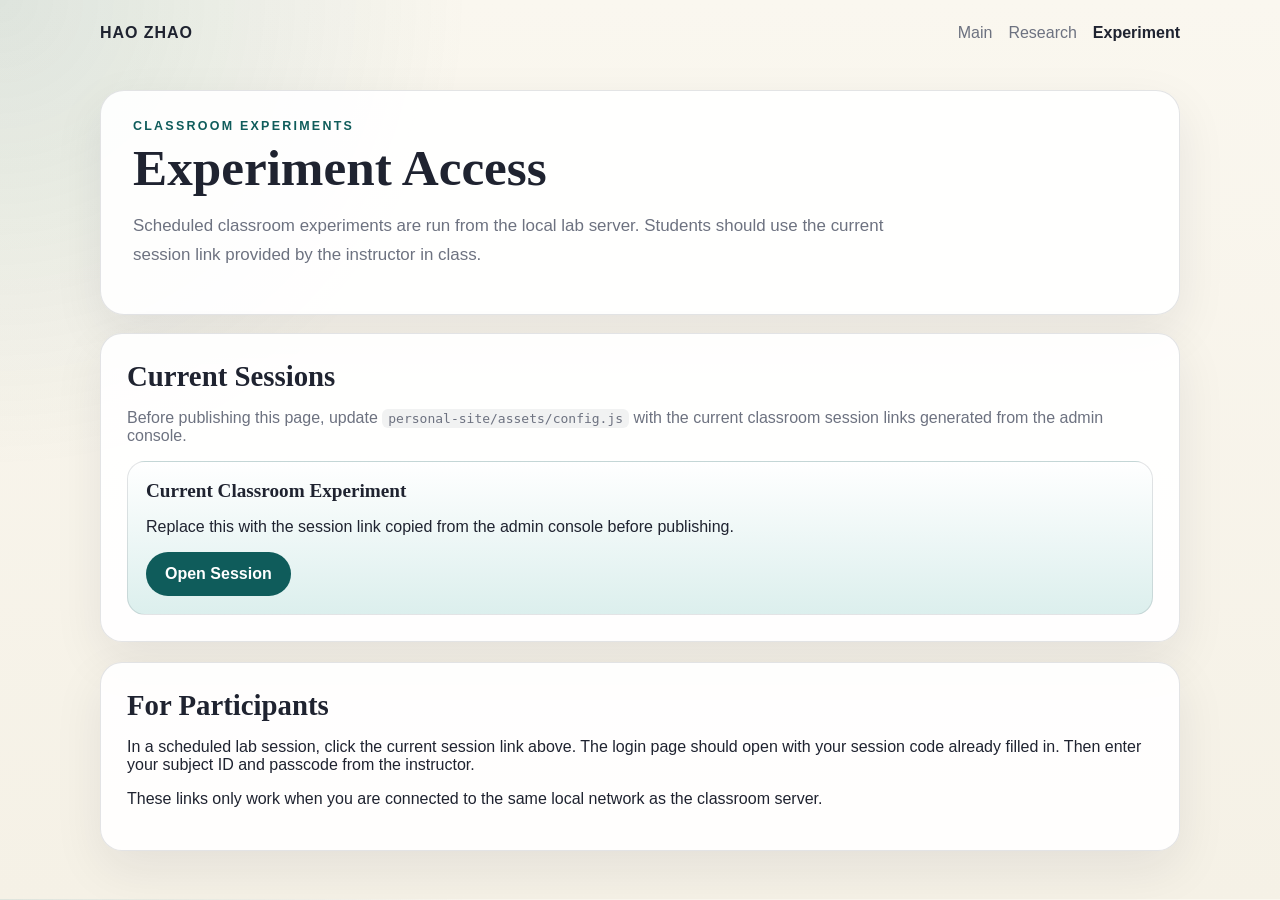
==== experiment.html @ 8e11f378 "Initial GitHub Pages site" ====
<!doctype html>
<html lang="en">
  <head>
    <meta charset="UTF-8" />
    <meta name="viewport" content="width=device-width, initial-scale=1.0" />
    <title>Hao Zhao | Experiment</title>
    <link rel="stylesheet" href="./assets/site.css" />
  </head>
  <body>
    <div class="site-shell">
      <header class="subhero">
        <nav class="top-nav">
          <a class="brand" href="./index.html">Hao Zhao</a>
          <div class="nav-links">
            <a href="./index.html">Main</a>
            <a href="./research.html">Research</a>
            <a href="./experiment.html" aria-current="page">Experiment</a>
          </div>
        </nav>
        <div class="hero-copy compact">
          <p class="eyebrow">Classroom Experiments</p>
          <h1>Experiment Access</h1>
          <p class="lead">
            Scheduled classroom experiments are run from the local lab server. Students should use the
            current session link provided by the instructor in class.
          </p>
        </div>
      </header>

      <main class="stack">
        <section class="panel">
          <h2>Current Sessions</h2>
          <p class="muted-note">
            Before publishing this page, update <code>personal-site/assets/config.js</code> with the current
            classroom session links generated from the admin console.
          </p>
          <div id="experiment-links" class="link-grid"></div>
        </section>

        <section class="panel">
          <h2>For Participants</h2>
          <p>
            In a scheduled lab session, click the current session link above. The login page should open
            with your session code already filled in. Then enter your subject ID and passcode from the
            instructor.
          </p>
          <p>
            These links only work when you are connected to the same local network as the classroom server.
          </p>
        </section>
      </main>
    </div>

    <script src="./assets/config.js"></script>
    <script src="./assets/site.js"></script>
  </body>
</html>
---- assets/site.css ----
:root {
  --page: #f5f1e6;
  --surface: rgba(255, 255, 255, 0.92);
  --ink: #1f2330;
  --muted: #6d7280;
  --line: rgba(31, 35, 48, 0.12);
  --accent: #0f5c5b;
  --accent-soft: #dcefed;
  --shadow: 0 18px 50px rgba(22, 27, 45, 0.08);
}

* {
  box-sizing: border-box;
}

body {
  margin: 0;
  color: var(--ink);
  background:
    radial-gradient(circle at top left, rgba(15, 92, 91, 0.12), transparent 30%),
    linear-gradient(180deg, #faf7ef 0%, var(--page) 100%);
  font-family: "Avenir Next", "Segoe UI", sans-serif;
}

a {
  color: inherit;
}

.site-shell {
  width: min(1080px, calc(100vw - 32px));
  margin: 0 auto 48px;
}

.hero,
.subhero {
  padding: 24px 0 18px;
}

.top-nav {
  display: flex;
  justify-content: space-between;
  align-items: center;
  gap: 16px;
  margin-bottom: 48px;
}

.brand {
  text-decoration: none;
  font-weight: 700;
  letter-spacing: 0.06em;
  text-transform: uppercase;
}

.nav-links {
  display: flex;
  flex-wrap: wrap;
  gap: 16px;
}

.nav-links a {
  text-decoration: none;
  color: var(--muted);
}

.nav-links a[aria-current="page"] {
  color: var(--ink);
  font-weight: 700;
}

.hero-copy {
  background: var(--surface);
  border: 1px solid var(--line);
  border-radius: 24px;
  padding: 34px;
  box-shadow: var(--shadow);
}

.hero-copy.compact {
  padding: 28px 32px;
}

.eyebrow {
  margin: 0 0 8px;
  letter-spacing: 0.18em;
  text-transform: uppercase;
  color: var(--accent);
  font-size: 0.78rem;
  font-weight: 700;
}

h1,
h2,
h3 {
  margin: 0 0 12px;
  font-family: "Iowan Old Style", "Palatino Linotype", "Book Antiqua", Georgia, serif;
}

h1 {
  font-size: clamp(2.3rem, 4vw, 4rem);
  line-height: 1.05;
}

h2 {
  font-size: 1.8rem;
}

h3 {
  font-size: 1.2rem;
}

.lead {
  max-width: 760px;
  font-size: 1.06rem;
  line-height: 1.7;
  color: var(--muted);
}

.action-row {
  display: flex;
  flex-wrap: wrap;
  gap: 12px;
  margin-top: 20px;
}

.button {
  display: inline-flex;
  align-items: center;
  justify-content: center;
  min-height: 44px;
  padding: 0 18px;
  border-radius: 999px;
  border: 1px solid transparent;
  background: var(--accent);
  color: white;
  text-decoration: none;
  font-weight: 700;
}

.button.secondary {
  background: transparent;
  color: var(--accent);
  border-color: rgba(15, 92, 91, 0.24);
}

.content-grid,
.stack {
  display: grid;
  gap: 20px;
}

.content-grid {
  grid-template-columns: 1.25fr 0.9fr;
}

.panel {
  background: var(--surface);
  border: 1px solid var(--line);
  border-radius: 22px;
  padding: 26px;
  box-shadow: var(--shadow);
}

.interest-list {
  display: grid;
  gap: 16px;
}

.interest-list article {
  padding-bottom: 12px;
  border-bottom: 1px solid var(--line);
}

.interest-list article:last-child {
  border-bottom: none;
  padding-bottom: 0;
}

.paper-list {
  margin: 0;
  padding-left: 18px;
  display: grid;
  gap: 14px;
}

.paper-list li {
  display: grid;
  gap: 4px;
}

.paper-list span {
  color: var(--muted);
  line-height: 1.55;
}

.link-grid {
  display: grid;
  gap: 16px;
}

.link-card {
  padding: 18px;
  border: 1px solid var(--line);
  border-radius: 18px;
  background: linear-gradient(180deg, white 0%, var(--accent-soft) 100%);
}

.muted-note,
code {
  color: var(--muted);
}

code {
  background: rgba(31, 35, 48, 0.06);
  padding: 2px 6px;
  border-radius: 6px;
}

@media (max-width: 860px) {
  .content-grid {
    grid-template-columns: 1fr;
  }

  .top-nav {
    flex-direction: column;
    align-items: flex-start;
  }

  .hero-copy,
  .hero-copy.compact,
  .panel {
    padding: 22px;
  }
}
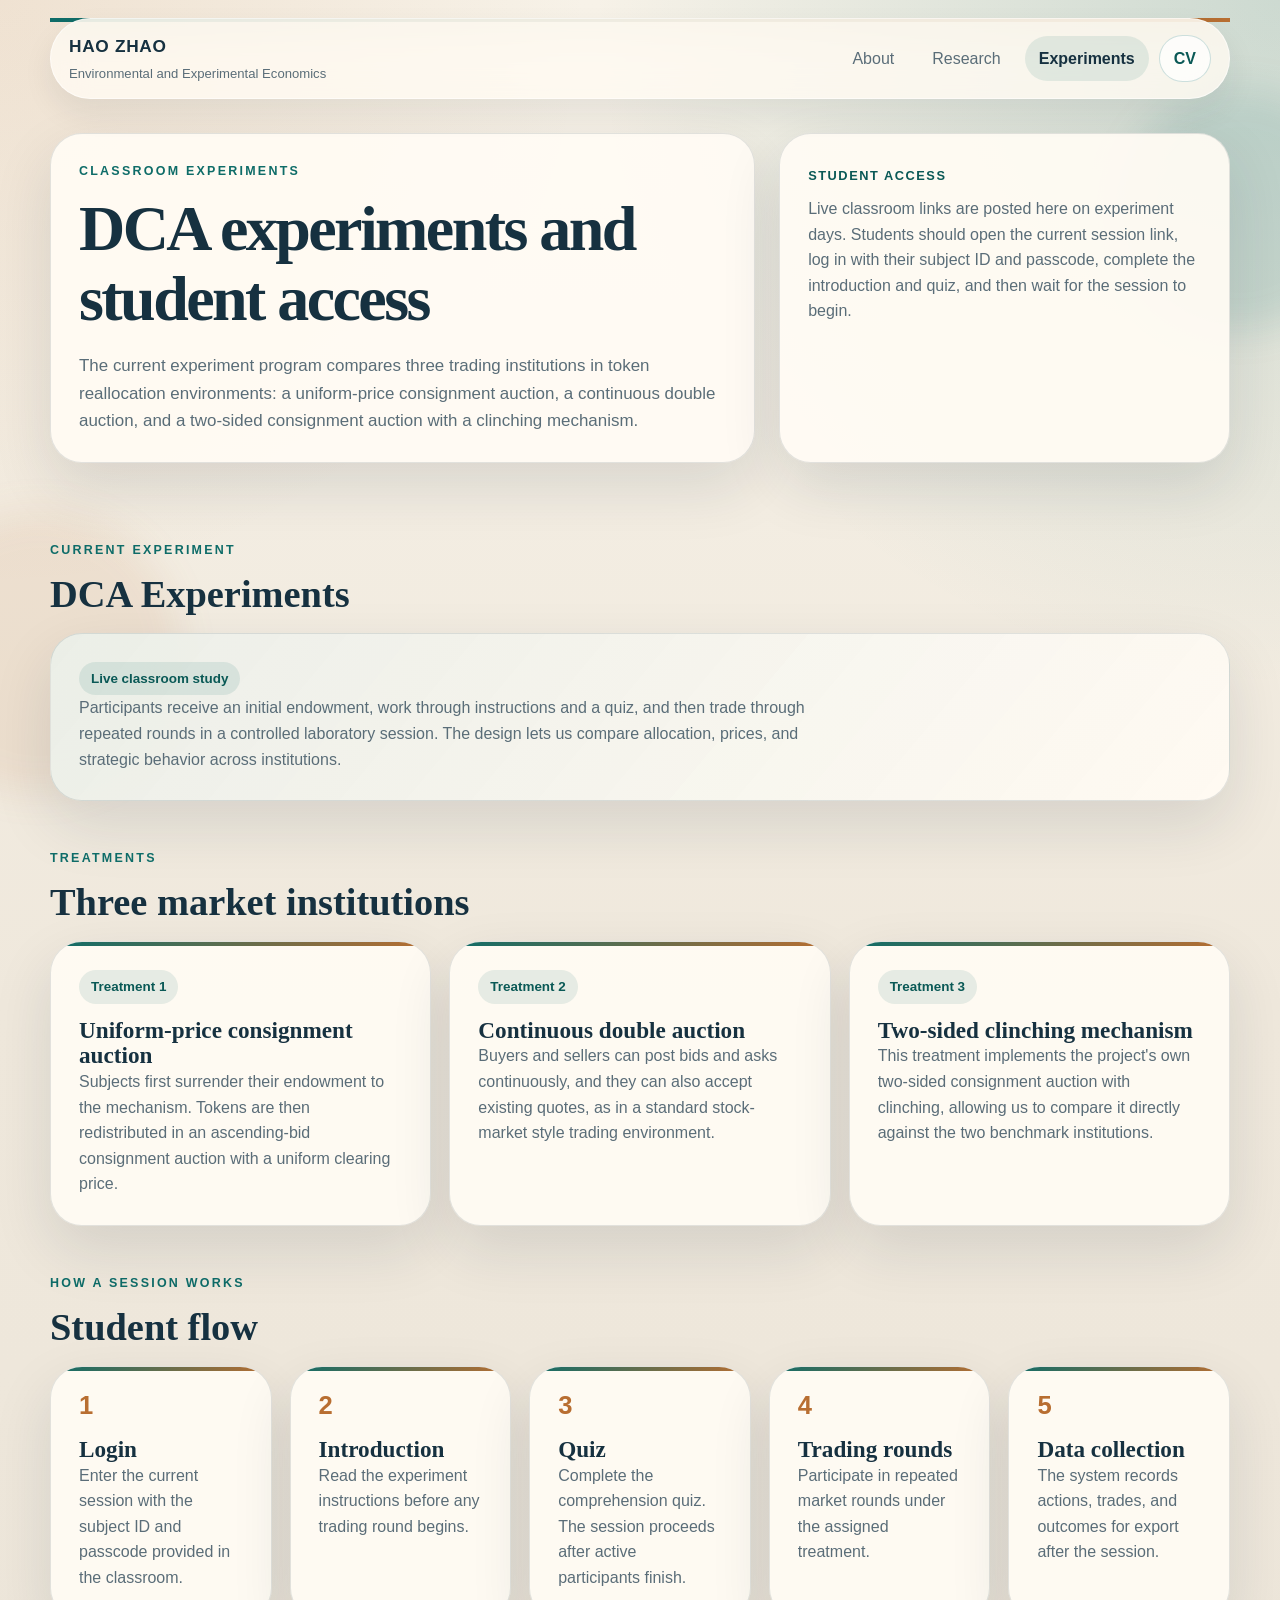
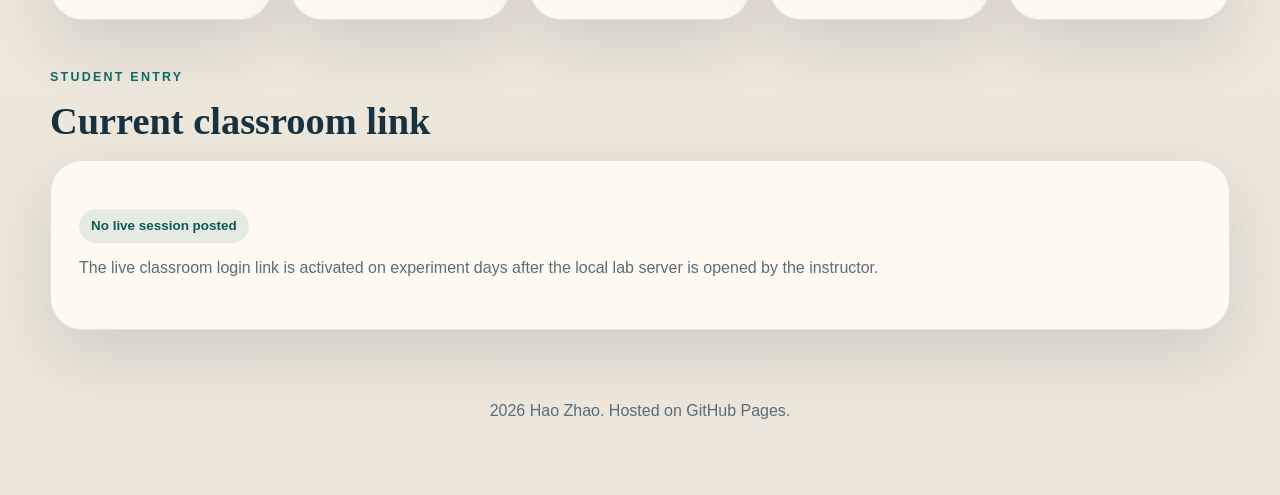
==== commit 01c9fba5: "Redesign personal site and host paper files" ====
--- a/experiment.html
+++ b/experiment.html
@@ -3,52 +3,155 @@
   <head>
     <meta charset="UTF-8" />
     <meta name="viewport" content="width=device-width, initial-scale=1.0" />
-    <title>Hao Zhao | Experiment</title>
+    <title>Hao Zhao | Experiments</title>
+    <meta
+      name="description"
+      content="Classroom experiment access and instructions for Hao Zhao's DCA market design experiments."
+    />
     <link rel="stylesheet" href="./assets/site.css" />
   </head>
   <body>
-    <div class="site-shell">
-      <header class="subhero">
-        <nav class="top-nav">
-          <a class="brand" href="./index.html">Hao Zhao</a>
-          <div class="nav-links">
-            <a href="./index.html">Main</a>
-            <a href="./research.html">Research</a>
-            <a href="./experiment.html" aria-current="page">Experiment</a>
-          </div>
+    <div class="page-shell">
+      <header class="top-nav">
+        <a class="brand-lockup" href="./index.html">
+          <span class="brand-name">Hao Zhao</span>
+          <span class="brand-subtitle">Environmental and Experimental Economics</span>
+        </a>
+        <nav class="nav-links" aria-label="Main navigation">
+          <a href="./index.html#about">About</a>
+          <a href="./research.html">Research</a>
+          <a href="./experiment.html" aria-current="page">Experiments</a>
+          <a class="nav-button" href="./assets/files/Hao_Zhao_CV.pdf" target="_blank" rel="noreferrer"
+            >CV</a
+          >
         </nav>
-        <div class="hero-copy compact">
-          <p class="eyebrow">Classroom Experiments</p>
-          <h1>Experiment Access</h1>
-          <p class="lead">
-            Scheduled classroom experiments are run from the local lab server. Students should use the
-            current session link provided by the instructor in class.
-          </p>
-        </div>
       </header>
 
-      <main class="stack">
-        <section class="panel">
-          <h2>Current Sessions</h2>
-          <p class="muted-note">
-            Before publishing this page, update <code>personal-site/assets/config.js</code> with the current
-            classroom session links generated from the admin console.
-          </p>
-          <div id="experiment-links" class="link-grid"></div>
+      <main class="stack-layout">
+        <section class="subhero-grid">
+          <article class="hero-panel hero-copy">
+            <p class="eyebrow">Classroom Experiments</p>
+            <h1 class="hero-title">DCA experiments and student access</h1>
+            <p class="hero-lead">
+              The current experiment program compares three trading institutions in token reallocation
+              environments: a uniform-price consignment auction, a continuous double auction, and a
+              two-sided consignment auction with a clinching mechanism.
+            </p>
+          </article>
+          <aside class="hero-panel sidebar-note">
+            <span class="detail-label">Student access</span>
+            <p>
+              Live classroom links are posted here on experiment days. Students should open the current
+              session link, log in with their subject ID and passcode, complete the introduction and quiz,
+              and then wait for the session to begin.
+            </p>
+          </aside>
         </section>
 
-        <section class="panel">
-          <h2>For Participants</h2>
-          <p>
-            In a scheduled lab session, click the current session link above. The login page should open
-            with your session code already filled in. Then enter your subject ID and passcode from the
-            instructor.
-          </p>
-          <p>
-            These links only work when you are connected to the same local network as the classroom server.
-          </p>
+        <section class="section-block">
+          <div class="section-head">
+            <div>
+              <p class="eyebrow">Current experiment</p>
+              <h2>DCA Experiments</h2>
+            </div>
+          </div>
+          <article class="feature-panel">
+            <div class="feature-copy">
+              <span class="paper-badge">Live classroom study</span>
+              <p>
+                Participants receive an initial endowment, work through instructions and a quiz, and then
+                trade through repeated rounds in a controlled laboratory session. The design lets us compare
+                allocation, prices, and strategic behavior across institutions.
+              </p>
+            </div>
+          </article>
+        </section>
+
+        <section class="section-block">
+          <div class="section-head">
+            <div>
+              <p class="eyebrow">Treatments</p>
+              <h2>Three market institutions</h2>
+            </div>
+          </div>
+          <div class="card-grid experiment-grid">
+            <article class="info-card">
+              <span class="paper-badge">Treatment 1</span>
+              <h3>Uniform-price consignment auction</h3>
+              <p>
+                Subjects first surrender their endowment to the mechanism. Tokens are then redistributed in
+                an ascending-bid consignment auction with a uniform clearing price.
+              </p>
+            </article>
+            <article class="info-card">
+              <span class="paper-badge">Treatment 2</span>
+              <h3>Continuous double auction</h3>
+              <p>
+                Buyers and sellers can post bids and asks continuously, and they can also accept existing
+                quotes, as in a standard stock-market style trading environment.
+              </p>
+            </article>
+            <article class="info-card">
+              <span class="paper-badge">Treatment 3</span>
+              <h3>Two-sided clinching mechanism</h3>
+              <p>
+                This treatment implements the project&apos;s own two-sided consignment auction with clinching,
+                allowing us to compare it directly against the two benchmark institutions.
+              </p>
+            </article>
+          </div>
+        </section>
+
+        <section class="section-block">
+          <div class="section-head">
+            <div>
+              <p class="eyebrow">How a session works</p>
+              <h2>Student flow</h2>
+            </div>
+          </div>
+          <div class="step-grid">
+            <article class="step-card">
+              <span class="step-number">1</span>
+              <h3>Login</h3>
+              <p>Enter the current session with the subject ID and passcode provided in the classroom.</p>
+            </article>
+            <article class="step-card">
+              <span class="step-number">2</span>
+              <h3>Introduction</h3>
+              <p>Read the experiment instructions before any trading round begins.</p>
+            </article>
+            <article class="step-card">
+              <span class="step-number">3</span>
+              <h3>Quiz</h3>
+              <p>Complete the comprehension quiz. The session proceeds after active participants finish.</p>
+            </article>
+            <article class="step-card">
+              <span class="step-number">4</span>
+              <h3>Trading rounds</h3>
+              <p>Participate in repeated market rounds under the assigned treatment.</p>
+            </article>
+            <article class="step-card">
+              <span class="step-number">5</span>
+              <h3>Data collection</h3>
+              <p>The system records actions, trades, and outcomes for export after the session.</p>
+            </article>
+          </div>
+        </section>
+
+        <section class="section-block">
+          <div class="section-head">
+            <div>
+              <p class="eyebrow">Student entry</p>
+              <h2>Current classroom link</h2>
+            </div>
+          </div>
+          <div id="live-experiment-link" class="live-access-card"></div>
         </section>
       </main>
+
+      <footer class="site-footer">
+        <p><span id="current-year"></span> Hao Zhao. Hosted on GitHub Pages.</p>
+      </footer>
     </div>
 
     <script src="./assets/config.js"></script>
--- a/assets/site.css
+++ b/assets/site.css
@@ -1,233 +1,667 @@
 :root {
-  --page: #f5f1e6;
-  --surface: rgba(255, 255, 255, 0.92);
-  --ink: #1f2330;
-  --muted: #6d7280;
-  --line: rgba(31, 35, 48, 0.12);
-  --accent: #0f5c5b;
-  --accent-soft: #dcefed;
-  --shadow: 0 18px 50px rgba(22, 27, 45, 0.08);
+  --bg: #efe8dc;
+  --bg-deep: #e4dac8;
+  --surface: rgba(255, 251, 244, 0.94);
+  --surface-strong: #fffdf8;
+  --ink: #163140;
+  --muted: #5a6d78;
+  --line: rgba(22, 49, 64, 0.12);
+  --accent: #0e6c68;
+  --accent-strong: #0a5956;
+  --warm: #b86e31;
+  --shadow: 0 24px 60px rgba(23, 40, 54, 0.12);
+  --shadow-soft: 0 14px 30px rgba(23, 40, 54, 0.08);
+  --radius-xl: 32px;
+  --radius-lg: 24px;
+  --radius-md: 18px;
 }
 
 * {
   box-sizing: border-box;
+}
+
+html {
+  scroll-behavior: smooth;
 }
 
 body {
   margin: 0;
   color: var(--ink);
   background:
-    radial-gradient(circle at top left, rgba(15, 92, 91, 0.12), transparent 30%),
-    linear-gradient(180deg, #faf7ef 0%, var(--page) 100%);
-  font-family: "Avenir Next", "Segoe UI", sans-serif;
+    radial-gradient(circle at top left, rgba(184, 110, 49, 0.12), transparent 24%),
+    radial-gradient(circle at top right, rgba(14, 108, 104, 0.18), transparent 28%),
+    linear-gradient(180deg, #f7f2e8 0%, var(--bg) 48%, #ece5d9 100%);
+  font-family: Aptos, "Segoe UI", Tahoma, sans-serif;
+  line-height: 1.6;
+}
+
+body::before,
+body::after {
+  content: "";
+  position: fixed;
+  pointer-events: none;
+  z-index: 0;
+  filter: blur(18px);
+}
+
+body::before {
+  top: 10%;
+  right: -80px;
+  width: 240px;
+  height: 240px;
+  border-radius: 50%;
+  background: rgba(14, 108, 104, 0.12);
+}
+
+body::after {
+  bottom: 12%;
+  left: -100px;
+  width: 280px;
+  height: 280px;
+  border-radius: 50%;
+  background: rgba(184, 110, 49, 0.1);
+}
+
+img {
+  display: block;
+  max-width: 100%;
 }
 
 a {
   color: inherit;
-}
-
-.site-shell {
-  width: min(1080px, calc(100vw - 32px));
-  margin: 0 auto 48px;
-}
-
-.hero,
-.subhero {
-  padding: 24px 0 18px;
+  text-decoration-thickness: 0.08em;
+  text-underline-offset: 0.18em;
+}
+
+p {
+  margin: 0;
+}
+
+h1,
+h2,
+h3 {
+  margin: 0;
+  font-family: "Palatino Linotype", "Book Antiqua", Georgia, serif;
+  line-height: 1.1;
+}
+
+.page-shell {
+  position: relative;
+  z-index: 1;
+  width: min(1180px, calc(100vw - 32px));
+  margin: 0 auto;
+  padding-bottom: 72px;
 }
 
 .top-nav {
+  position: sticky;
+  top: 14px;
+  z-index: 20;
   display: flex;
   justify-content: space-between;
   align-items: center;
-  gap: 16px;
-  margin-bottom: 48px;
-}
-
-.brand {
+  gap: 18px;
+  margin: 18px 0 34px;
+  padding: 14px 18px;
+  border: 1px solid rgba(255, 255, 255, 0.55);
+  border-radius: 999px;
+  background: rgba(255, 250, 242, 0.82);
+  backdrop-filter: blur(18px);
+  box-shadow: var(--shadow-soft);
+}
+
+.brand-lockup {
+  display: grid;
+  gap: 2px;
   text-decoration: none;
-  font-weight: 700;
-  letter-spacing: 0.06em;
+}
+
+.brand-name {
+  font-size: 1.08rem;
+  font-weight: 800;
+  letter-spacing: 0.04em;
   text-transform: uppercase;
+}
+
+.brand-subtitle {
+  color: var(--muted);
+  font-size: 0.82rem;
 }
 
 .nav-links {
   display: flex;
   flex-wrap: wrap;
-  gap: 16px;
+  align-items: center;
+  justify-content: flex-end;
+  gap: 10px;
 }
 
 .nav-links a {
+  padding: 10px 14px;
+  border-radius: 999px;
+  color: var(--muted);
   text-decoration: none;
-  color: var(--muted);
+  transition:
+    background 0.2s ease,
+    color 0.2s ease,
+    transform 0.2s ease;
+}
+
+.nav-links a:hover,
+.nav-links a:focus-visible {
+  color: var(--ink);
+  background: rgba(255, 255, 255, 0.72);
+  transform: translateY(-1px);
 }
 
 .nav-links a[aria-current="page"] {
   color: var(--ink);
-  font-weight: 700;
-}
-
-.hero-copy {
+  background: rgba(14, 108, 104, 0.1);
+  font-weight: 700;
+}
+
+.nav-button {
+  border: 1px solid rgba(14, 108, 104, 0.2);
+  color: var(--accent-strong) !important;
+  background: rgba(255, 255, 255, 0.72);
+  font-weight: 700;
+}
+
+.hero-grid,
+.subhero-grid {
+  display: grid;
+  gap: 24px;
+  margin-bottom: 30px;
+}
+
+.hero-grid {
+  grid-template-columns: minmax(0, 1.25fr) minmax(300px, 0.82fr);
+}
+
+.subhero-grid {
+  grid-template-columns: minmax(0, 1.22fr) minmax(280px, 0.78fr);
+}
+
+.hero-panel,
+.feature-panel,
+.contact-card,
+.paper-card,
+.info-card,
+.step-card,
+.detail-card,
+.live-access-card,
+.sidebar-note {
+  border: 1px solid var(--line);
+  border-radius: var(--radius-xl);
   background: var(--surface);
-  border: 1px solid var(--line);
-  border-radius: 24px;
-  padding: 34px;
   box-shadow: var(--shadow);
 }
 
-.hero-copy.compact {
-  padding: 28px 32px;
+.hero-copy,
+.profile-panel,
+.sidebar-note,
+.feature-panel,
+.contact-card,
+.paper-card,
+.info-card,
+.step-card,
+.live-access-card {
+  padding: 28px;
 }
 
 .eyebrow {
-  margin: 0 0 8px;
+  margin-bottom: 12px;
+  color: var(--accent);
+  font-size: 0.78rem;
+  font-weight: 800;
   letter-spacing: 0.18em;
   text-transform: uppercase;
-  color: var(--accent);
-  font-size: 0.78rem;
-  font-weight: 700;
-}
-
-h1,
-h2,
-h3 {
-  margin: 0 0 12px;
-  font-family: "Iowan Old Style", "Palatino Linotype", "Book Antiqua", Georgia, serif;
-}
-
-h1 {
-  font-size: clamp(2.3rem, 4vw, 4rem);
-  line-height: 1.05;
-}
-
-h2 {
-  font-size: 1.8rem;
-}
-
-h3 {
-  font-size: 1.2rem;
-}
-
-.lead {
-  max-width: 760px;
+}
+
+.hero-title {
+  font-size: clamp(2.8rem, 5vw, 4.8rem);
+  letter-spacing: -0.04em;
+}
+
+.hero-title span {
+  color: var(--warm);
+}
+
+.hero-subtitle {
+  margin-top: 12px;
+  color: var(--ink);
+  font-size: 1.05rem;
+  font-weight: 700;
+}
+
+.hero-lead {
+  margin-top: 18px;
+  max-width: 720px;
+  color: var(--muted);
   font-size: 1.06rem;
-  line-height: 1.7;
-  color: var(--muted);
-}
-
-.action-row {
+}
+
+.hero-actions,
+.paper-actions,
+.tag-row {
   display: flex;
   flex-wrap: wrap;
   gap: 12px;
-  margin-top: 20px;
+}
+
+.hero-actions {
+  margin-top: 24px;
 }
 
 .button {
   display: inline-flex;
   align-items: center;
   justify-content: center;
-  min-height: 44px;
-  padding: 0 18px;
+  min-height: 46px;
+  padding: 0 20px;
   border-radius: 999px;
   border: 1px solid transparent;
   background: var(--accent);
-  color: white;
+  color: #fff;
+  font-weight: 700;
   text-decoration: none;
-  font-weight: 700;
+  transition:
+    transform 0.2s ease,
+    box-shadow 0.2s ease,
+    background 0.2s ease;
+}
+
+.button:hover,
+.button:focus-visible {
+  transform: translateY(-1px);
+  box-shadow: 0 14px 24px rgba(14, 108, 104, 0.24);
+  background: var(--accent-strong);
 }
 
 .button.secondary {
   background: transparent;
-  color: var(--accent);
-  border-color: rgba(15, 92, 91, 0.24);
-}
-
-.content-grid,
-.stack {
-  display: grid;
+  color: var(--accent-strong);
+  border-color: rgba(14, 108, 104, 0.22);
+  box-shadow: none;
+}
+
+.button.secondary:hover,
+.button.secondary:focus-visible {
+  background: rgba(14, 108, 104, 0.08);
+}
+
+.button.small {
+  min-height: 40px;
+  padding: 0 16px;
+  font-size: 0.92rem;
+}
+
+.text-link {
+  color: var(--accent-strong);
+  font-weight: 700;
+  text-decoration: none;
+}
+
+.detail-grid {
+  display: grid;
+  grid-template-columns: repeat(3, minmax(0, 1fr));
+  gap: 14px;
+  margin-top: 26px;
+}
+
+.hero-note {
+  margin-top: 16px;
+  padding: 18px 20px;
+  border: 1px solid var(--line);
+  border-radius: var(--radius-md);
+  background: linear-gradient(180deg, rgba(14, 108, 104, 0.06), rgba(255, 255, 255, 0.9));
+}
+
+.detail-card {
+  padding: 18px;
+  border-radius: var(--radius-md);
+  background: linear-gradient(180deg, rgba(255, 255, 255, 0.8), rgba(250, 246, 239, 0.95));
+  box-shadow: none;
+}
+
+.detail-label {
+  display: inline-block;
+  margin-bottom: 10px;
+  color: var(--accent-strong);
+  font-size: 0.8rem;
+  font-weight: 800;
+  letter-spacing: 0.12em;
+  text-transform: uppercase;
+}
+
+.profile-panel {
+  display: grid;
+  gap: 18px;
+  align-content: start;
+  background:
+    linear-gradient(180deg, rgba(14, 108, 104, 0.08), rgba(255, 255, 255, 0.92)),
+    var(--surface);
+}
+
+.portrait-frame {
+  overflow: hidden;
+  border-radius: 26px;
+  background: #ded6c8;
+  min-height: 420px;
+}
+
+.portrait-frame img {
+  width: 100%;
+  height: 100%;
+  object-fit: cover;
+}
+
+.profile-copy {
+  display: grid;
+  gap: 14px;
+}
+
+.profile-copy h2 {
+  font-size: 2rem;
+}
+
+.tag {
+  padding: 8px 12px;
+  border-radius: 999px;
+  background: rgba(255, 255, 255, 0.9);
+  color: var(--accent-strong);
+  font-size: 0.9rem;
+  font-weight: 700;
+}
+
+.section,
+.section-block {
+  margin-top: 36px;
+}
+
+.section-head {
+  display: flex;
+  justify-content: space-between;
+  align-items: end;
   gap: 20px;
-}
-
-.content-grid {
-  grid-template-columns: 1.25fr 0.9fr;
-}
-
-.panel {
-  background: var(--surface);
+  margin-bottom: 18px;
+}
+
+.section-head h2 {
+  font-size: clamp(2rem, 3vw, 3rem);
+}
+
+.card-grid,
+.paper-grid,
+.contact-grid,
+.coauthor-grid,
+.step-grid {
+  display: grid;
+  gap: 18px;
+}
+
+.publication-grid {
+  grid-template-columns: repeat(2, minmax(0, 1fr));
+}
+
+.paper-grid {
+  grid-template-columns: repeat(2, minmax(0, 1fr));
+}
+
+.paper-grid.single-column {
+  grid-template-columns: 1fr;
+}
+
+.paper-card,
+.info-card,
+.step-card,
+.contact-card {
+  position: relative;
+  overflow: hidden;
+}
+
+.paper-card::before,
+.info-card::before,
+.contact-card::before,
+.step-card::before,
+.feature-panel::before,
+.live-access-card::before {
+  content: "";
+  position: absolute;
+  inset: 0 auto auto 0;
+  width: 100%;
+  height: 4px;
+  background: linear-gradient(90deg, var(--accent), var(--warm));
+}
+
+.paper-badge {
+  display: inline-flex;
+  align-items: center;
+  width: fit-content;
+  padding: 6px 12px;
+  border-radius: 999px;
+  background: rgba(14, 108, 104, 0.1);
+  color: var(--accent-strong);
+  font-size: 0.84rem;
+  font-weight: 800;
+}
+
+.paper-card h3,
+.info-card h3,
+.step-card h3,
+.feature-panel h3 {
+  margin-top: 14px;
+  font-size: 1.45rem;
+}
+
+.paper-meta,
+.paper-venue,
+.info-card p,
+.step-card p,
+.contact-card p,
+.sidebar-note p,
+.feature-panel p,
+.detail-card p {
+  color: var(--muted);
+}
+
+.paper-meta {
+  margin-top: 12px;
+}
+
+.paper-meta a {
+  color: var(--accent-strong);
+}
+
+.paper-venue {
+  margin-top: 8px;
+  font-style: italic;
+}
+
+.paper-actions {
+  margin-top: 18px;
+}
+
+.coauthor-grid {
+  grid-template-columns: repeat(auto-fit, minmax(180px, 1fr));
+}
+
+.coauthor-pill {
+  display: inline-flex;
+  align-items: center;
+  justify-content: center;
+  min-height: 64px;
+  padding: 0 18px;
   border: 1px solid var(--line);
-  border-radius: 22px;
-  padding: 26px;
-  box-shadow: var(--shadow);
-}
-
-.interest-list {
-  display: grid;
-  gap: 16px;
-}
-
-.interest-list article {
-  padding-bottom: 12px;
-  border-bottom: 1px solid var(--line);
-}
-
-.interest-list article:last-child {
-  border-bottom: none;
-  padding-bottom: 0;
-}
-
-.paper-list {
-  margin: 0;
-  padding-left: 18px;
-  display: grid;
+  border-radius: 999px;
+  background: rgba(255, 253, 248, 0.9);
+  box-shadow: var(--shadow-soft);
+  color: var(--ink);
+  font-weight: 700;
+  text-align: center;
+  text-decoration: none;
+  transition:
+    transform 0.2s ease,
+    border-color 0.2s ease;
+}
+
+.coauthor-pill:hover,
+.coauthor-pill:focus-visible {
+  transform: translateY(-2px);
+  border-color: rgba(14, 108, 104, 0.32);
+}
+
+.feature-panel {
+  display: flex;
+  justify-content: space-between;
+  align-items: center;
+  gap: 22px;
+  background:
+    linear-gradient(130deg, rgba(14, 108, 104, 0.08), rgba(255, 255, 255, 0)),
+    var(--surface);
+}
+
+.feature-copy {
+  max-width: 760px;
+}
+
+.feature-actions {
+  display: grid;
+  gap: 10px;
+  justify-items: end;
+}
+
+.contact-grid {
+  grid-template-columns: repeat(3, minmax(0, 1fr));
+}
+
+.contact-link {
+  color: var(--accent-strong);
+  font-weight: 700;
+}
+
+.stack-layout {
+  display: grid;
+  gap: 12px;
+}
+
+.sidebar-note {
+  align-content: start;
+}
+
+.experiment-grid {
+  grid-template-columns: repeat(3, minmax(0, 1fr));
+}
+
+.step-grid {
+  grid-template-columns: repeat(5, minmax(0, 1fr));
+}
+
+.step-card {
+  padding-top: 56px;
+}
+
+.step-number {
+  position: absolute;
+  top: 18px;
+  left: 28px;
+  color: var(--warm);
+  font-size: 1.6rem;
+  font-weight: 800;
+}
+
+.live-access-card {
+  min-height: 170px;
+  display: grid;
+  align-content: center;
   gap: 14px;
 }
 
-.paper-list li {
-  display: grid;
-  gap: 4px;
-}
-
-.paper-list span {
+.live-status {
+  display: grid;
+  gap: 12px;
+}
+
+.live-status p {
   color: var(--muted);
-  line-height: 1.55;
-}
-
-.link-grid {
-  display: grid;
-  gap: 16px;
-}
-
-.link-card {
-  padding: 18px;
-  border: 1px solid var(--line);
-  border-radius: 18px;
-  background: linear-gradient(180deg, white 0%, var(--accent-soft) 100%);
-}
-
-.muted-note,
-code {
+}
+
+.site-footer {
+  margin-top: 48px;
+  padding: 20px 0 0;
   color: var(--muted);
-}
-
-code {
-  background: rgba(31, 35, 48, 0.06);
-  padding: 2px 6px;
-  border-radius: 6px;
-}
-
-@media (max-width: 860px) {
-  .content-grid {
+  text-align: center;
+}
+
+@media (max-width: 1080px) {
+  .hero-grid,
+  .subhero-grid,
+  .experiment-grid,
+  .step-grid,
+  .contact-grid,
+  .publication-grid,
+  .paper-grid {
     grid-template-columns: 1fr;
   }
 
-  .top-nav {
+  .detail-grid {
+    grid-template-columns: 1fr;
+  }
+
+  .feature-panel {
     flex-direction: column;
     align-items: flex-start;
   }
 
+  .feature-actions {
+    justify-items: start;
+  }
+}
+
+@media (max-width: 820px) {
+  .top-nav {
+    position: static;
+    border-radius: 28px;
+    align-items: flex-start;
+    flex-direction: column;
+  }
+
+  .nav-links {
+    justify-content: flex-start;
+  }
+
   .hero-copy,
-  .hero-copy.compact,
-  .panel {
+  .profile-panel,
+  .sidebar-note,
+  .feature-panel,
+  .contact-card,
+  .paper-card,
+  .info-card,
+  .step-card,
+  .live-access-card {
     padding: 22px;
   }
-}
+
+  .hero-title {
+    font-size: clamp(2.35rem, 10vw, 3.6rem);
+  }
+
+  .section-head {
+    align-items: flex-start;
+    flex-direction: column;
+  }
+}
+
+@media (max-width: 560px) {
+  .page-shell {
+    width: min(100vw - 18px, 100%);
+  }
+
+  .portrait-frame {
+    min-height: 320px;
+  }
+
+  .nav-links a {
+    padding: 8px 10px;
+  }
+}
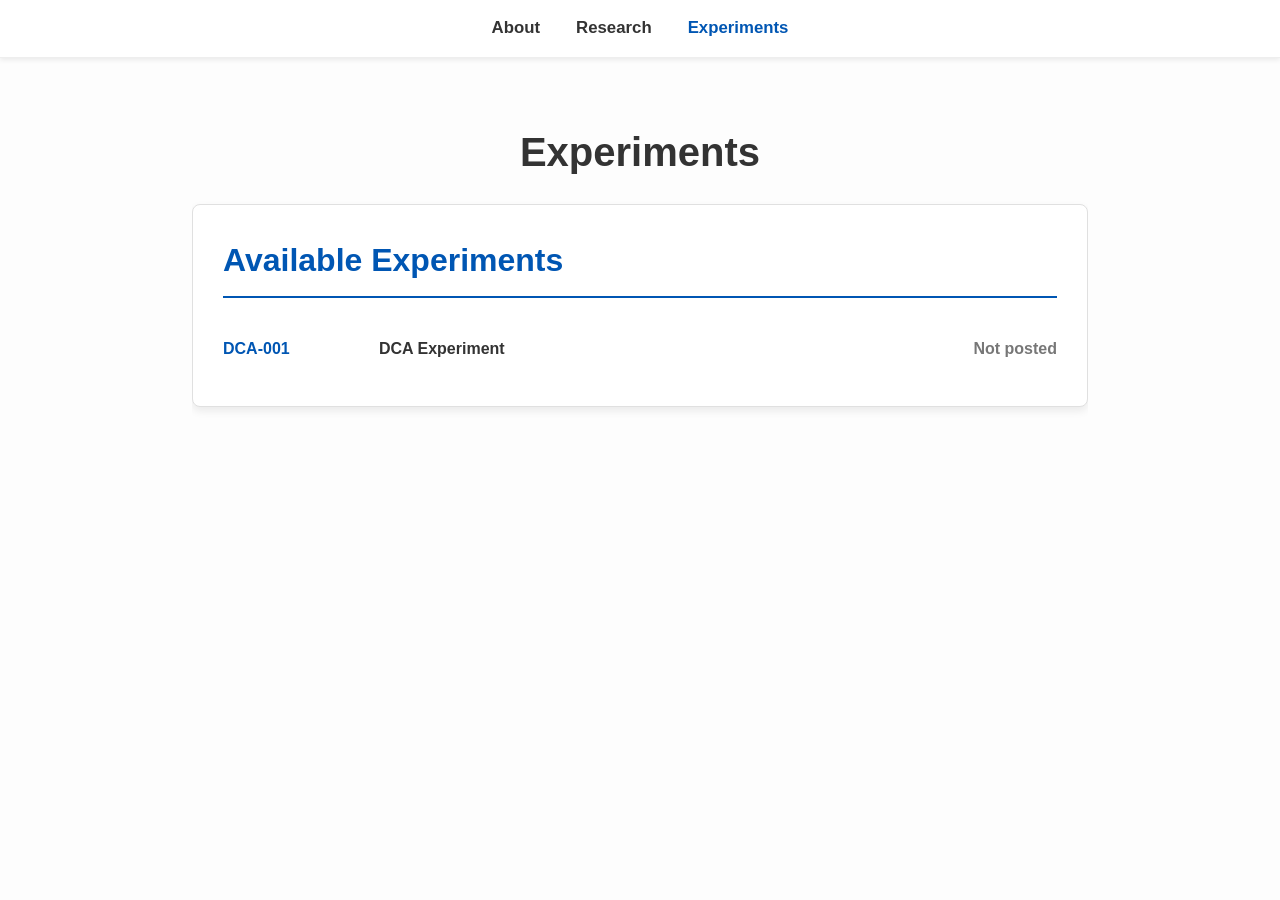
==== commit fb46f140: "Simplify site to clean three-page template" ====
--- a/experiment.html
+++ b/experiment.html
@@ -1,160 +1,34 @@
-<!doctype html>
+<!DOCTYPE html>
 <html lang="en">
-  <head>
-    <meta charset="UTF-8" />
-    <meta name="viewport" content="width=device-width, initial-scale=1.0" />
-    <title>Hao Zhao | Experiments</title>
-    <meta
-      name="description"
-      content="Classroom experiment access and instructions for Hao Zhao's DCA market design experiments."
-    />
-    <link rel="stylesheet" href="./assets/site.css" />
-  </head>
-  <body>
-    <div class="page-shell">
-      <header class="top-nav">
-        <a class="brand-lockup" href="./index.html">
-          <span class="brand-name">Hao Zhao</span>
-          <span class="brand-subtitle">Environmental and Experimental Economics</span>
-        </a>
-        <nav class="nav-links" aria-label="Main navigation">
-          <a href="./index.html#about">About</a>
-          <a href="./research.html">Research</a>
-          <a href="./experiment.html" aria-current="page">Experiments</a>
-          <a class="nav-button" href="./assets/files/Hao_Zhao_CV.pdf" target="_blank" rel="noreferrer"
-            >CV</a
-          >
-        </nav>
-      </header>
+<head>
+    <meta charset="UTF-8">
+    <meta name="viewport" content="width=device-width, initial-scale=1.0">
+    <title>Hao Zhao - Experiments</title>
+    <link rel="stylesheet" href="./assets/site.css">
+</head>
+<body>
+    <nav>
+        <div class="container nav-container">
+            <ul>
+                <li><a href="./index.html">About</a></li>
+                <li><a href="./research.html">Research</a></li>
+                <li><a href="./experiment.html" class="active">Experiments</a></li>
+            </ul>
+        </div>
+    </nav>
 
-      <main class="stack-layout">
-        <section class="subhero-grid">
-          <article class="hero-panel hero-copy">
-            <p class="eyebrow">Classroom Experiments</p>
-            <h1 class="hero-title">DCA experiments and student access</h1>
-            <p class="hero-lead">
-              The current experiment program compares three trading institutions in token reallocation
-              environments: a uniform-price consignment auction, a continuous double auction, and a
-              two-sided consignment auction with a clinching mechanism.
-            </p>
-          </article>
-          <aside class="hero-panel sidebar-note">
-            <span class="detail-label">Student access</span>
-            <p>
-              Live classroom links are posted here on experiment days. Students should open the current
-              session link, log in with their subject ID and passcode, complete the introduction and quiz,
-              and then wait for the session to begin.
-            </p>
-          </aside>
+    <div class="container">
+        <header class="page-header">
+            <h1>Experiments</h1>
+        </header>
+
+        <section class="content-card">
+            <h2>Available Experiments</h2>
+            <div id="experiment-list" class="experiment-list"></div>
         </section>
-
-        <section class="section-block">
-          <div class="section-head">
-            <div>
-              <p class="eyebrow">Current experiment</p>
-              <h2>DCA Experiments</h2>
-            </div>
-          </div>
-          <article class="feature-panel">
-            <div class="feature-copy">
-              <span class="paper-badge">Live classroom study</span>
-              <p>
-                Participants receive an initial endowment, work through instructions and a quiz, and then
-                trade through repeated rounds in a controlled laboratory session. The design lets us compare
-                allocation, prices, and strategic behavior across institutions.
-              </p>
-            </div>
-          </article>
-        </section>
-
-        <section class="section-block">
-          <div class="section-head">
-            <div>
-              <p class="eyebrow">Treatments</p>
-              <h2>Three market institutions</h2>
-            </div>
-          </div>
-          <div class="card-grid experiment-grid">
-            <article class="info-card">
-              <span class="paper-badge">Treatment 1</span>
-              <h3>Uniform-price consignment auction</h3>
-              <p>
-                Subjects first surrender their endowment to the mechanism. Tokens are then redistributed in
-                an ascending-bid consignment auction with a uniform clearing price.
-              </p>
-            </article>
-            <article class="info-card">
-              <span class="paper-badge">Treatment 2</span>
-              <h3>Continuous double auction</h3>
-              <p>
-                Buyers and sellers can post bids and asks continuously, and they can also accept existing
-                quotes, as in a standard stock-market style trading environment.
-              </p>
-            </article>
-            <article class="info-card">
-              <span class="paper-badge">Treatment 3</span>
-              <h3>Two-sided clinching mechanism</h3>
-              <p>
-                This treatment implements the project&apos;s own two-sided consignment auction with clinching,
-                allowing us to compare it directly against the two benchmark institutions.
-              </p>
-            </article>
-          </div>
-        </section>
-
-        <section class="section-block">
-          <div class="section-head">
-            <div>
-              <p class="eyebrow">How a session works</p>
-              <h2>Student flow</h2>
-            </div>
-          </div>
-          <div class="step-grid">
-            <article class="step-card">
-              <span class="step-number">1</span>
-              <h3>Login</h3>
-              <p>Enter the current session with the subject ID and passcode provided in the classroom.</p>
-            </article>
-            <article class="step-card">
-              <span class="step-number">2</span>
-              <h3>Introduction</h3>
-              <p>Read the experiment instructions before any trading round begins.</p>
-            </article>
-            <article class="step-card">
-              <span class="step-number">3</span>
-              <h3>Quiz</h3>
-              <p>Complete the comprehension quiz. The session proceeds after active participants finish.</p>
-            </article>
-            <article class="step-card">
-              <span class="step-number">4</span>
-              <h3>Trading rounds</h3>
-              <p>Participate in repeated market rounds under the assigned treatment.</p>
-            </article>
-            <article class="step-card">
-              <span class="step-number">5</span>
-              <h3>Data collection</h3>
-              <p>The system records actions, trades, and outcomes for export after the session.</p>
-            </article>
-          </div>
-        </section>
-
-        <section class="section-block">
-          <div class="section-head">
-            <div>
-              <p class="eyebrow">Student entry</p>
-              <h2>Current classroom link</h2>
-            </div>
-          </div>
-          <div id="live-experiment-link" class="live-access-card"></div>
-        </section>
-      </main>
-
-      <footer class="site-footer">
-        <p><span id="current-year"></span> Hao Zhao. Hosted on GitHub Pages.</p>
-      </footer>
     </div>
 
     <script src="./assets/config.js"></script>
     <script src="./assets/site.js"></script>
-  </body>
+</body>
 </html>
--- a/assets/site.css
+++ b/assets/site.css
@@ -1,667 +1,271 @@
-:root {
-  --bg: #efe8dc;
-  --bg-deep: #e4dac8;
-  --surface: rgba(255, 251, 244, 0.94);
-  --surface-strong: #fffdf8;
-  --ink: #163140;
-  --muted: #5a6d78;
-  --line: rgba(22, 49, 64, 0.12);
-  --accent: #0e6c68;
-  --accent-strong: #0a5956;
-  --warm: #b86e31;
-  --shadow: 0 24px 60px rgba(23, 40, 54, 0.12);
-  --shadow-soft: 0 14px 30px rgba(23, 40, 54, 0.08);
-  --radius-xl: 32px;
-  --radius-lg: 24px;
-  --radius-md: 18px;
-}
-
-* {
-  box-sizing: border-box;
-}
-
-html {
-  scroll-behavior: smooth;
-}
-
 body {
-  margin: 0;
-  color: var(--ink);
-  background:
-    radial-gradient(circle at top left, rgba(184, 110, 49, 0.12), transparent 24%),
-    radial-gradient(circle at top right, rgba(14, 108, 104, 0.18), transparent 28%),
-    linear-gradient(180deg, #f7f2e8 0%, var(--bg) 48%, #ece5d9 100%);
-  font-family: Aptos, "Segoe UI", Tahoma, sans-serif;
-  line-height: 1.6;
-}
-
-body::before,
-body::after {
-  content: "";
-  position: fixed;
-  pointer-events: none;
-  z-index: 0;
-  filter: blur(18px);
-}
-
-body::before {
-  top: 10%;
-  right: -80px;
-  width: 240px;
-  height: 240px;
-  border-radius: 50%;
-  background: rgba(14, 108, 104, 0.12);
-}
-
-body::after {
-  bottom: 12%;
-  left: -100px;
-  width: 280px;
-  height: 280px;
-  border-radius: 50%;
-  background: rgba(184, 110, 49, 0.1);
-}
-
-img {
-  display: block;
-  max-width: 100%;
-}
-
-a {
-  color: inherit;
-  text-decoration-thickness: 0.08em;
-  text-underline-offset: 0.18em;
-}
-
-p {
-  margin: 0;
-}
-
-h1,
-h2,
-h3 {
-  margin: 0;
-  font-family: "Palatino Linotype", "Book Antiqua", Georgia, serif;
-  line-height: 1.1;
-}
-
-.page-shell {
-  position: relative;
-  z-index: 1;
-  width: min(1180px, calc(100vw - 32px));
-  margin: 0 auto;
-  padding-bottom: 72px;
-}
-
-.top-nav {
-  position: sticky;
-  top: 14px;
-  z-index: 20;
-  display: flex;
-  justify-content: space-between;
-  align-items: center;
-  gap: 18px;
-  margin: 18px 0 34px;
-  padding: 14px 18px;
-  border: 1px solid rgba(255, 255, 255, 0.55);
-  border-radius: 999px;
-  background: rgba(255, 250, 242, 0.82);
-  backdrop-filter: blur(18px);
-  box-shadow: var(--shadow-soft);
-}
-
-.brand-lockup {
-  display: grid;
-  gap: 2px;
-  text-decoration: none;
-}
-
-.brand-name {
-  font-size: 1.08rem;
-  font-weight: 800;
-  letter-spacing: 0.04em;
-  text-transform: uppercase;
-}
-
-.brand-subtitle {
-  color: var(--muted);
-  font-size: 0.82rem;
-}
-
-.nav-links {
-  display: flex;
-  flex-wrap: wrap;
-  align-items: center;
-  justify-content: flex-end;
-  gap: 10px;
-}
-
-.nav-links a {
-  padding: 10px 14px;
-  border-radius: 999px;
-  color: var(--muted);
-  text-decoration: none;
-  transition:
-    background 0.2s ease,
-    color 0.2s ease,
-    transform 0.2s ease;
-}
-
-.nav-links a:hover,
-.nav-links a:focus-visible {
-  color: var(--ink);
-  background: rgba(255, 255, 255, 0.72);
-  transform: translateY(-1px);
-}
-
-.nav-links a[aria-current="page"] {
-  color: var(--ink);
-  background: rgba(14, 108, 104, 0.1);
-  font-weight: 700;
-}
-
-.nav-button {
-  border: 1px solid rgba(14, 108, 104, 0.2);
-  color: var(--accent-strong) !important;
-  background: rgba(255, 255, 255, 0.72);
-  font-weight: 700;
-}
-
-.hero-grid,
-.subhero-grid {
-  display: grid;
-  gap: 24px;
-  margin-bottom: 30px;
-}
-
-.hero-grid {
-  grid-template-columns: minmax(0, 1.25fr) minmax(300px, 0.82fr);
-}
-
-.subhero-grid {
-  grid-template-columns: minmax(0, 1.22fr) minmax(280px, 0.78fr);
-}
-
-.hero-panel,
-.feature-panel,
-.contact-card,
-.paper-card,
-.info-card,
-.step-card,
-.detail-card,
-.live-access-card,
-.sidebar-note {
-  border: 1px solid var(--line);
-  border-radius: var(--radius-xl);
-  background: var(--surface);
-  box-shadow: var(--shadow);
-}
-
-.hero-copy,
-.profile-panel,
-.sidebar-note,
-.feature-panel,
-.contact-card,
-.paper-card,
-.info-card,
-.step-card,
-.live-access-card {
-  padding: 28px;
-}
-
-.eyebrow {
-  margin-bottom: 12px;
-  color: var(--accent);
-  font-size: 0.78rem;
-  font-weight: 800;
-  letter-spacing: 0.18em;
-  text-transform: uppercase;
-}
-
-.hero-title {
-  font-size: clamp(2.8rem, 5vw, 4.8rem);
-  letter-spacing: -0.04em;
-}
-
-.hero-title span {
-  color: var(--warm);
-}
-
-.hero-subtitle {
-  margin-top: 12px;
-  color: var(--ink);
-  font-size: 1.05rem;
-  font-weight: 700;
-}
-
-.hero-lead {
-  margin-top: 18px;
-  max-width: 720px;
-  color: var(--muted);
-  font-size: 1.06rem;
-}
-
-.hero-actions,
-.paper-actions,
-.tag-row {
-  display: flex;
-  flex-wrap: wrap;
-  gap: 12px;
-}
-
-.hero-actions {
-  margin-top: 24px;
-}
-
-.button {
-  display: inline-flex;
-  align-items: center;
-  justify-content: center;
-  min-height: 46px;
-  padding: 0 20px;
-  border-radius: 999px;
-  border: 1px solid transparent;
-  background: var(--accent);
-  color: #fff;
-  font-weight: 700;
-  text-decoration: none;
-  transition:
-    transform 0.2s ease,
-    box-shadow 0.2s ease,
-    background 0.2s ease;
-}
-
-.button:hover,
-.button:focus-visible {
-  transform: translateY(-1px);
-  box-shadow: 0 14px 24px rgba(14, 108, 104, 0.24);
-  background: var(--accent-strong);
-}
-
-.button.secondary {
-  background: transparent;
-  color: var(--accent-strong);
-  border-color: rgba(14, 108, 104, 0.22);
-  box-shadow: none;
-}
-
-.button.secondary:hover,
-.button.secondary:focus-visible {
-  background: rgba(14, 108, 104, 0.08);
-}
-
-.button.small {
-  min-height: 40px;
-  padding: 0 16px;
-  font-size: 0.92rem;
-}
-
-.text-link {
-  color: var(--accent-strong);
-  font-weight: 700;
-  text-decoration: none;
-}
-
-.detail-grid {
-  display: grid;
-  grid-template-columns: repeat(3, minmax(0, 1fr));
-  gap: 14px;
-  margin-top: 26px;
-}
-
-.hero-note {
-  margin-top: 16px;
-  padding: 18px 20px;
-  border: 1px solid var(--line);
-  border-radius: var(--radius-md);
-  background: linear-gradient(180deg, rgba(14, 108, 104, 0.06), rgba(255, 255, 255, 0.9));
-}
-
-.detail-card {
-  padding: 18px;
-  border-radius: var(--radius-md);
-  background: linear-gradient(180deg, rgba(255, 255, 255, 0.8), rgba(250, 246, 239, 0.95));
-  box-shadow: none;
-}
-
-.detail-label {
-  display: inline-block;
-  margin-bottom: 10px;
-  color: var(--accent-strong);
-  font-size: 0.8rem;
-  font-weight: 800;
-  letter-spacing: 0.12em;
-  text-transform: uppercase;
-}
-
-.profile-panel {
-  display: grid;
-  gap: 18px;
-  align-content: start;
-  background:
-    linear-gradient(180deg, rgba(14, 108, 104, 0.08), rgba(255, 255, 255, 0.92)),
-    var(--surface);
-}
-
-.portrait-frame {
-  overflow: hidden;
-  border-radius: 26px;
-  background: #ded6c8;
-  min-height: 420px;
-}
-
-.portrait-frame img {
-  width: 100%;
-  height: 100%;
-  object-fit: cover;
-}
-
-.profile-copy {
-  display: grid;
-  gap: 14px;
-}
-
-.profile-copy h2 {
-  font-size: 2rem;
-}
-
-.tag {
-  padding: 8px 12px;
-  border-radius: 999px;
-  background: rgba(255, 255, 255, 0.9);
-  color: var(--accent-strong);
-  font-size: 0.9rem;
-  font-weight: 700;
-}
-
-.section,
-.section-block {
-  margin-top: 36px;
-}
-
-.section-head {
-  display: flex;
-  justify-content: space-between;
-  align-items: end;
-  gap: 20px;
-  margin-bottom: 18px;
-}
-
-.section-head h2 {
-  font-size: clamp(2rem, 3vw, 3rem);
-}
-
-.card-grid,
-.paper-grid,
-.contact-grid,
-.coauthor-grid,
-.step-grid {
-  display: grid;
-  gap: 18px;
-}
-
-.publication-grid {
-  grid-template-columns: repeat(2, minmax(0, 1fr));
-}
-
-.paper-grid {
-  grid-template-columns: repeat(2, minmax(0, 1fr));
-}
-
-.paper-grid.single-column {
-  grid-template-columns: 1fr;
-}
-
-.paper-card,
-.info-card,
-.step-card,
-.contact-card {
-  position: relative;
-  overflow: hidden;
-}
-
-.paper-card::before,
-.info-card::before,
-.contact-card::before,
-.step-card::before,
-.feature-panel::before,
-.live-access-card::before {
-  content: "";
-  position: absolute;
-  inset: 0 auto auto 0;
-  width: 100%;
-  height: 4px;
-  background: linear-gradient(90deg, var(--accent), var(--warm));
-}
-
-.paper-badge {
-  display: inline-flex;
-  align-items: center;
-  width: fit-content;
-  padding: 6px 12px;
-  border-radius: 999px;
-  background: rgba(14, 108, 104, 0.1);
-  color: var(--accent-strong);
-  font-size: 0.84rem;
-  font-weight: 800;
-}
-
-.paper-card h3,
-.info-card h3,
-.step-card h3,
-.feature-panel h3 {
-  margin-top: 14px;
-  font-size: 1.45rem;
-}
-
-.paper-meta,
-.paper-venue,
-.info-card p,
-.step-card p,
-.contact-card p,
-.sidebar-note p,
-.feature-panel p,
-.detail-card p {
-  color: var(--muted);
-}
-
-.paper-meta {
-  margin-top: 12px;
-}
-
-.paper-meta a {
-  color: var(--accent-strong);
-}
-
-.paper-venue {
-  margin-top: 8px;
-  font-style: italic;
-}
-
-.paper-actions {
-  margin-top: 18px;
-}
-
-.coauthor-grid {
-  grid-template-columns: repeat(auto-fit, minmax(180px, 1fr));
-}
-
-.coauthor-pill {
-  display: inline-flex;
-  align-items: center;
-  justify-content: center;
-  min-height: 64px;
-  padding: 0 18px;
-  border: 1px solid var(--line);
-  border-radius: 999px;
-  background: rgba(255, 253, 248, 0.9);
-  box-shadow: var(--shadow-soft);
-  color: var(--ink);
-  font-weight: 700;
-  text-align: center;
-  text-decoration: none;
-  transition:
-    transform 0.2s ease,
-    border-color 0.2s ease;
-}
-
-.coauthor-pill:hover,
-.coauthor-pill:focus-visible {
-  transform: translateY(-2px);
-  border-color: rgba(14, 108, 104, 0.32);
-}
-
-.feature-panel {
-  display: flex;
-  justify-content: space-between;
-  align-items: center;
-  gap: 22px;
-  background:
-    linear-gradient(130deg, rgba(14, 108, 104, 0.08), rgba(255, 255, 255, 0)),
-    var(--surface);
-}
-
-.feature-copy {
-  max-width: 760px;
-}
-
-.feature-actions {
-  display: grid;
-  gap: 10px;
-  justify-items: end;
-}
-
-.contact-grid {
-  grid-template-columns: repeat(3, minmax(0, 1fr));
-}
-
-.contact-link {
-  color: var(--accent-strong);
-  font-weight: 700;
-}
-
-.stack-layout {
-  display: grid;
-  gap: 12px;
-}
-
-.sidebar-note {
-  align-content: start;
-}
-
-.experiment-grid {
-  grid-template-columns: repeat(3, minmax(0, 1fr));
-}
-
-.step-grid {
-  grid-template-columns: repeat(5, minmax(0, 1fr));
-}
-
-.step-card {
-  padding-top: 56px;
-}
-
-.step-number {
-  position: absolute;
-  top: 18px;
-  left: 28px;
-  color: var(--warm);
-  font-size: 1.6rem;
-  font-weight: 800;
-}
-
-.live-access-card {
-  min-height: 170px;
-  display: grid;
-  align-content: center;
-  gap: 14px;
-}
-
-.live-status {
-  display: grid;
-  gap: 12px;
-}
-
-.live-status p {
-  color: var(--muted);
-}
-
-.site-footer {
-  margin-top: 48px;
-  padding: 20px 0 0;
-  color: var(--muted);
-  text-align: center;
-}
-
-@media (max-width: 1080px) {
-  .hero-grid,
-  .subhero-grid,
-  .experiment-grid,
-  .step-grid,
-  .contact-grid,
-  .publication-grid,
-  .paper-grid {
-    grid-template-columns: 1fr;
-  }
-
-  .detail-grid {
-    grid-template-columns: 1fr;
-  }
-
-  .feature-panel {
-    flex-direction: column;
+    font-family: Arial, sans-serif;
+    line-height: 1.6;
+    margin: 0;
+    padding-top: 80px;
+    background: #fdfdfd;
+    color: #333;
+}
+
+.container {
+    width: 70%;
+    max-width: 960px;
+    margin: auto;
+    overflow: hidden;
+    padding: 20px 0;
+}
+
+.page-header {
+    text-align: center;
+    padding: 20px 0 10px;
+    margin-bottom: 10px;
+}
+
+.page-header h1 {
+    margin: 0;
+    color: #333;
+    font-size: 2.5em;
+    font-weight: 600;
+}
+
+.page-header h1 .chinese-name {
+    font-size: 0.8em;
+    margin-left: 8px;
+    color: #666;
+}
+
+nav {
+    background: #ffffff;
+    color: #333;
+    text-align: center;
+    padding: 15px 0;
+    border-bottom: 1px solid #eee;
+    position: fixed;
+    top: 0;
+    width: 100%;
+    z-index: 1000;
+    box-shadow: 0 2px 5px rgba(0, 0, 0, 0.08);
+}
+
+.nav-container {
+    padding: 0;
+}
+
+nav ul {
+    padding: 0;
+    list-style: none;
+    display: flex;
+    justify-content: center;
+    flex-wrap: wrap;
+    margin: 0;
+}
+
+nav ul li {
+    margin: 0 18px;
+}
+
+nav a {
+    color: #333;
+    text-decoration: none;
+    font-weight: bold;
+    font-size: 1.05em;
+}
+
+nav a:hover,
+nav a.active {
+    color: #0056b3;
+}
+
+.about-section {
+    display: flex;
     align-items: flex-start;
-  }
-
-  .feature-actions {
-    justify-items: start;
-  }
-}
-
-@media (max-width: 820px) {
-  .top-nav {
-    position: static;
-    border-radius: 28px;
-    align-items: flex-start;
-    flex-direction: column;
-  }
-
-  .nav-links {
-    justify-content: flex-start;
-  }
-
-  .hero-copy,
-  .profile-panel,
-  .sidebar-note,
-  .feature-panel,
-  .contact-card,
-  .paper-card,
-  .info-card,
-  .step-card,
-  .live-access-card {
-    padding: 22px;
-  }
-
-  .hero-title {
-    font-size: clamp(2.35rem, 10vw, 3.6rem);
-  }
-
-  .section-head {
-    align-items: flex-start;
-    flex-direction: column;
-  }
-}
-
-@media (max-width: 560px) {
-  .page-shell {
-    width: min(100vw - 18px, 100%);
-  }
-
-  .portrait-frame {
-    min-height: 320px;
-  }
-
-  .nav-links a {
-    padding: 8px 10px;
-  }
-}
+    gap: 36px;
+    padding: 20px 0;
+}
+
+.profile-left {
+    flex: 0 0 220px;
+}
+
+.profile-pic {
+    width: 180px;
+    height: 180px;
+    border: 3px solid #eee;
+    border-radius: 50%;
+    overflow: hidden;
+}
+
+.profile-pic img {
+    width: 100%;
+    height: 100%;
+    object-fit: cover;
+}
+
+.contact-info {
+    margin-top: 18px;
+    font-size: 0.95em;
+    color: #555;
+}
+
+.contact-info p {
+    margin: 0 0 8px 0;
+}
+
+.contact-info a {
+    color: #0056b3;
+    text-decoration: none;
+}
+
+.contact-info a:hover {
+    text-decoration: underline;
+}
+
+.profile-right {
+    flex-grow: 1;
+}
+
+.position {
+    margin-top: 0;
+    margin-bottom: 16px;
+    font-size: 1.08em;
+    color: #555;
+}
+
+.main-text {
+    margin: 0 0 16px 0;
+    color: #444;
+}
+
+.content-card {
+    padding: 30px;
+    margin-bottom: 28px;
+    background: #ffffff;
+    border-radius: 8px;
+    box-shadow: 0 4px 8px rgba(0, 0, 0, 0.08);
+    border: 1px solid #e0e0e0;
+}
+
+.content-card h2 {
+    color: #0056b3;
+    border-bottom: 2px solid #0056b3;
+    padding-bottom: 10px;
+    margin-top: 0;
+    margin-bottom: 24px;
+    font-size: 2em;
+}
+
+.publication-list {
+    list-style: none;
+    padding: 0;
+    margin: 0;
+}
+
+.publication-list li {
+    margin-bottom: 20px;
+}
+
+.publication-list li:last-child {
+    margin-bottom: 0;
+}
+
+.publication-list strong,
+.publication-list span {
+    display: block;
+}
+
+.publication-list strong {
+    font-weight: 700;
+    margin-bottom: 4px;
+}
+
+.publication-list strong a {
+    color: #333;
+    text-decoration: none;
+}
+
+.publication-list strong a:hover {
+    color: #0056b3;
+    text-decoration: underline;
+}
+
+.publication-list span {
+    color: #555;
+}
+
+.experiment-list {
+    display: grid;
+    gap: 16px;
+}
+
+.experiment-item {
+    display: grid;
+    grid-template-columns: 140px 1fr auto;
+    gap: 16px;
+    align-items: center;
+    padding: 14px 0;
+    border-bottom: 1px solid #eee;
+}
+
+.experiment-item:last-child {
+    border-bottom: none;
+}
+
+.experiment-id {
+    font-weight: bold;
+    color: #0056b3;
+}
+
+.experiment-title {
+    font-weight: 600;
+}
+
+.experiment-link {
+    color: #0056b3;
+    text-decoration: none;
+    font-weight: bold;
+}
+
+.experiment-link:hover {
+    text-decoration: underline;
+}
+
+.experiment-link.disabled {
+    color: #777;
+    cursor: default;
+}
+
+.empty-note {
+    color: #666;
+}
+
+@media (max-width: 768px) {
+    body {
+        padding-top: 74px;
+    }
+
+    .container {
+        width: 88%;
+    }
+
+    .about-section {
+        flex-direction: column;
+        gap: 24px;
+    }
+
+    .profile-left {
+        flex: none;
+    }
+
+    .experiment-item {
+        grid-template-columns: 1fr;
+        gap: 8px;
+    }
+
+    .content-card {
+        padding: 22px;
+    }
+
+    .content-card h2 {
+        font-size: 1.7em;
+    }
+}
